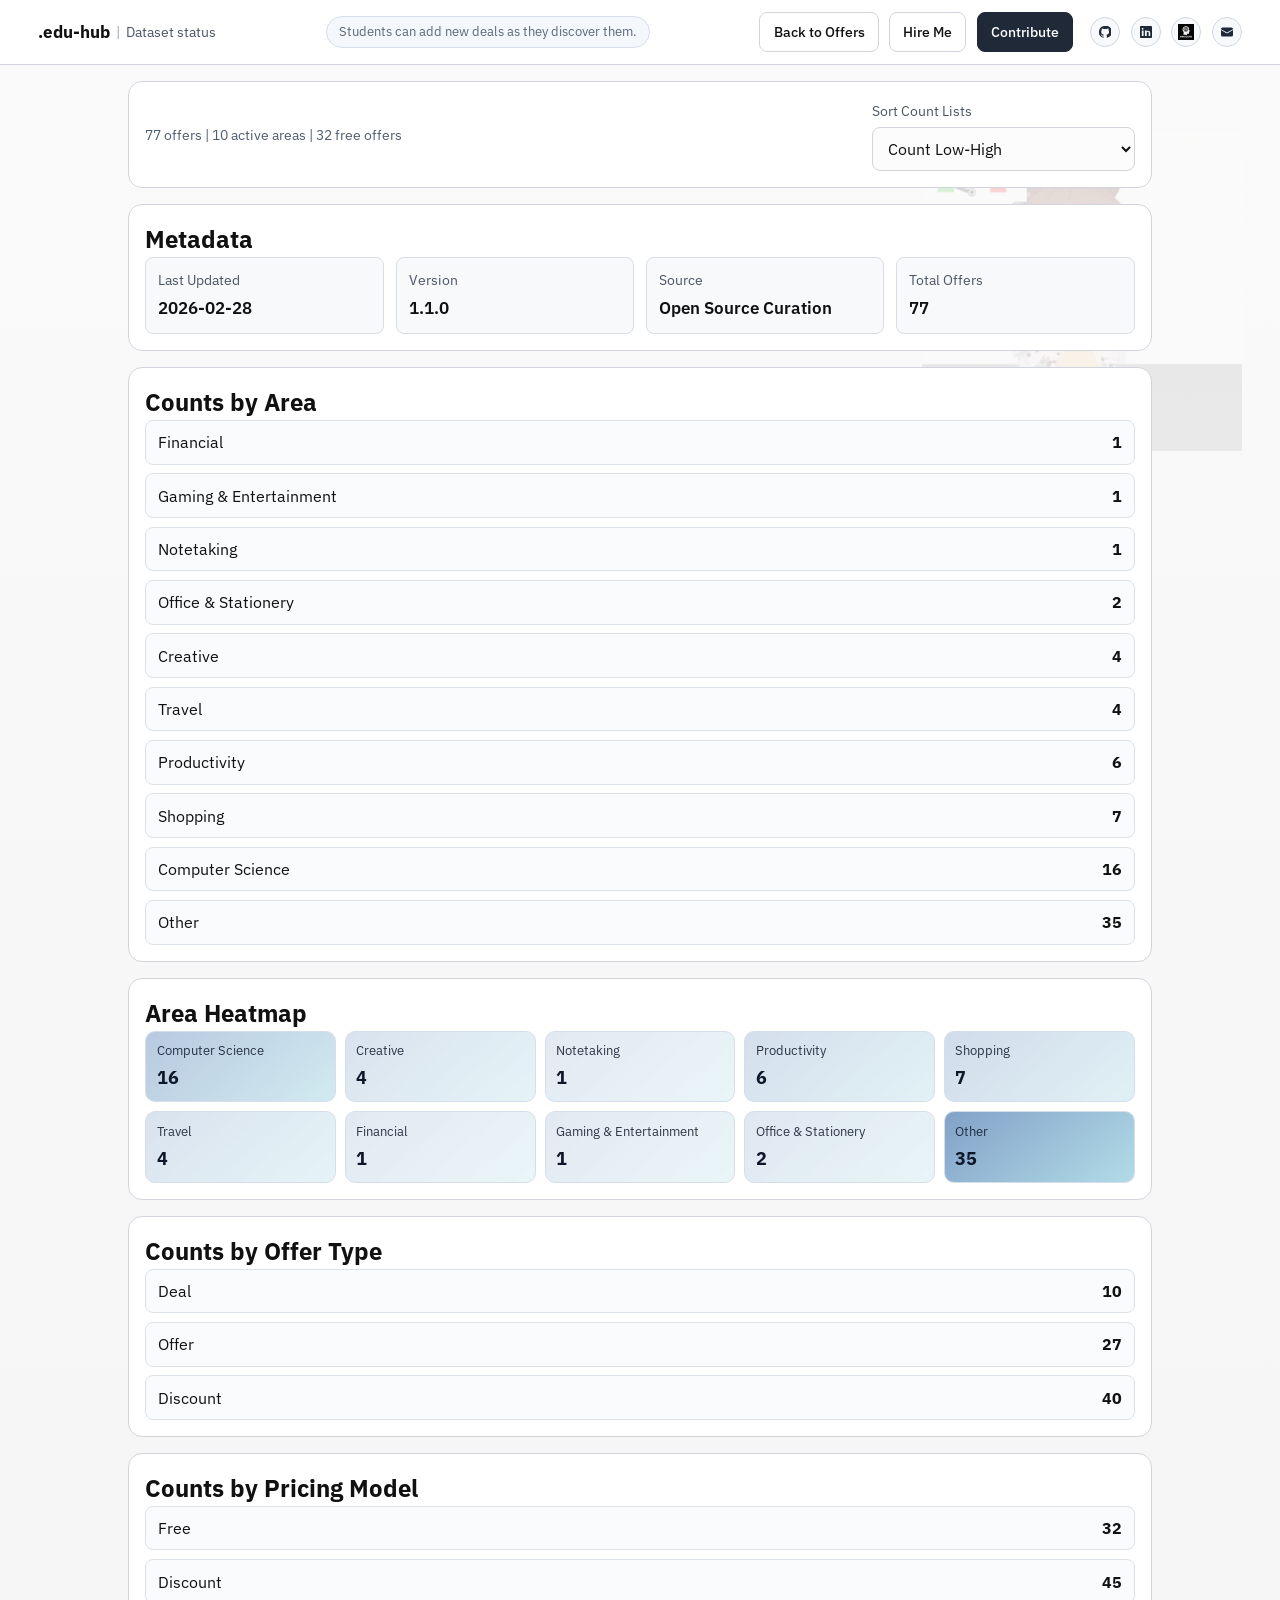
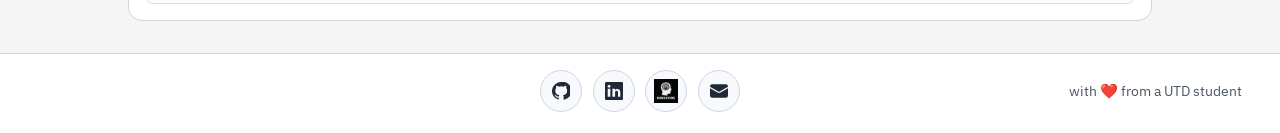
==== last-updated.html @ 845f9a4e "initial add" ====
<!doctype html>
<html lang="en">
<head>
  <meta charset="utf-8">
  <meta name="viewport" content="width=device-width, initial-scale=1">
  <title>edu hub</title>
  <meta name="description" content="Dataset freshness and aggregate stats for EDU Offer Hub.">
  <link rel="icon" type="image/png" href="public/mindcore.png">
  <link rel="stylesheet" href="styles/site.css">
</head>
<body class="status-page">
  <header class="site-header">
    <div>
      <p class="header-inline">
        <span class="brand-token">.edu-hub</span>
        <span class="header-separator">|</span>
        <span>Dataset status</span>
      </p>
    </div>
    <p class="header-center-note">Students can add new deals as they discover them.</p>
    <div class="header-actions">
      <a class="btn btn-secondary" href="index.html">Back to Offers</a>
      <a class="btn btn-secondary" href="#">Hire Me</a>
      <a id="contributeLinkStatus" class="btn btn-primary" href="#" target="_blank" rel="noopener noreferrer">Contribute</a>
      <nav class="footer-socials header-socials header-socials-right" aria-label="Header social links">
        <a
          class="social-link social-link-xs"
          href="https://github.com/ch1kim0n1"
          target="_blank"
          rel="noopener noreferrer"
          aria-label="GitHub profile"
          title="GitHub"
        >
          <svg viewBox="0 0 16 16" aria-hidden="true" focusable="false">
            <path d="M8 0a8 8 0 0 0-2.53 15.59c.4.07.55-.17.55-.38v-1.34c-2.23.48-2.7-.94-2.7-.94-.37-.94-.9-1.18-.9-1.18-.73-.5.06-.5.06-.5.81.06 1.24.84 1.24.84.72 1.23 1.9.87 2.36.67.07-.53.28-.87.5-1.07-1.78-.2-3.64-.9-3.64-4.05 0-.9.32-1.64.84-2.22-.08-.2-.37-1.02.08-2.13 0 0 .69-.22 2.27.84a7.86 7.86 0 0 1 4.14 0c1.58-1.06 2.27-.84 2.27-.84.45 1.11.16 1.93.08 2.13.52.58.84 1.32.84 2.22 0 3.16-1.86 3.84-3.65 4.04.29.25.54.74.54 1.49v2.2c0 .21.14.45.55.38A8 8 0 0 0 8 0Z"/>
          </svg>
        </a>
        <a
          class="social-link social-link-xs"
          href="https://www.linkedin.com/in/vladislav-kondratyev/"
          target="_blank"
          rel="noopener noreferrer"
          aria-label="LinkedIn profile"
          title="LinkedIn"
        >
          <svg viewBox="0 0 16 16" aria-hidden="true" focusable="false">
            <path d="M0 1.15C0 .52.53 0 1.18 0h13.64C15.47 0 16 .52 16 1.15v13.7c0 .63-.53 1.15-1.18 1.15H1.18C.53 16 0 15.48 0 14.85V1.15ZM4.75 13.2V6H2.4v7.2h2.35ZM3.58 5.02c.82 0 1.33-.54 1.33-1.22-.01-.7-.51-1.22-1.31-1.22-.8 0-1.33.52-1.33 1.22 0 .68.51 1.22 1.3 1.22h.01ZM13.6 13.2V9.3c0-2.09-1.11-3.06-2.6-3.06-1.2 0-1.73.66-2.03 1.12V6H6.62c.03.86 0 7.2 0 7.2h2.35V9.18c0-.22.01-.44.08-.6.18-.44.58-.9 1.26-.9.9 0 1.25.68 1.25 1.68v3.84h2.04Z"/>
          </svg>
        </a>
        <a
          class="social-link social-link-xs"
          href="https://www.linkedin.com/company/mindcore-llc/?viewAsMember=true"
          target="_blank"
          rel="noopener noreferrer"
          aria-label="Mindcore LLC LinkedIn"
          title="Mindcore LLC LinkedIn"
        >
          <img src="public/mindcore.png" alt="Mindcore logo">
        </a>
        <a
          class="social-link social-link-xs"
          href="mailto:vxk230059@utdallas.edu"
          aria-label="Email"
          title="Email"
        >
          <svg viewBox="0 0 16 16" aria-hidden="true" focusable="false">
            <path d="M0 4a2 2 0 0 1 2-2h12a2 2 0 0 1 2 2v.22L8.69 8.48a1.2 1.2 0 0 1-1.38 0L0 4.22V4Zm0 1.47v6.53a2 2 0 0 0 2 2h12a2 2 0 0 0 2-2V5.47L9.28 9.38a2.4 2.4 0 0 1-2.56 0L0 5.47Z"/>
          </svg>
        </a>
      </nav>
    </div>
  </header>

  <main class="status-layout">
    <section class="panel">
      <div class="status-toolbar">
        <p id="statusToolbarSummary" class="status-toolbar-summary">Loading dataset overview...</p>
        <div class="sort-wrap">
          <label for="statusSortSelect">Sort Count Lists</label>
          <select id="statusSortSelect" aria-label="Sort count lists">
            <option value="count_asc" selected>Count Low-High</option>
            <option value="count_desc">Count High-Low</option>
            <option value="label_asc">Label A-Z</option>
            <option value="label_desc">Label Z-A</option>
          </select>
        </div>
      </div>
    </section>

    <section class="panel">
      <h2>Metadata</h2>
      <div class="stats-grid">
        <article class="stat-card">
          <p class="stat-label">Last Updated</p>
          <p id="lastUpdatedDate" class="stat-value">Loading...</p>
        </article>
        <article class="stat-card">
          <p class="stat-label">Version</p>
          <p id="datasetVersion" class="stat-value">Loading...</p>
        </article>
        <article class="stat-card">
          <p class="stat-label">Source</p>
          <p id="datasetSource" class="stat-value">Loading...</p>
        </article>
        <article class="stat-card">
          <p class="stat-label">Total Offers</p>
          <p id="totalOffers" class="stat-value">Loading...</p>
        </article>
      </div>
    </section>

    <section class="panel">
      <h2>Counts by Area</h2>
      <ul id="areaCounts" class="count-list"></ul>
    </section>

    <section class="panel">
      <h2>Area Heatmap</h2>
      <div id="areaHeatmap" class="heatmap-grid" aria-label="Area heatmap"></div>
    </section>

    <section class="panel">
      <h2>Counts by Offer Type</h2>
      <ul id="offerTypeCounts" class="count-list"></ul>
    </section>

    <section class="panel">
      <h2>Counts by Pricing Model</h2>
      <ul id="pricingCounts" class="count-list"></ul>
    </section>
  </main>

  <footer class="site-footer">
    <span class="footer-spacer" aria-hidden="true"></span>
    <nav class="footer-socials" aria-label="Social links">
      <a
        class="social-link"
        href="https://github.com/ch1kim0n1"
        target="_blank"
        rel="noopener noreferrer"
        aria-label="GitHub profile"
        title="GitHub"
      >
        <svg viewBox="0 0 16 16" aria-hidden="true" focusable="false">
          <path d="M8 0a8 8 0 0 0-2.53 15.59c.4.07.55-.17.55-.38v-1.34c-2.23.48-2.7-.94-2.7-.94-.37-.94-.9-1.18-.9-1.18-.73-.5.06-.5.06-.5.81.06 1.24.84 1.24.84.72 1.23 1.9.87 2.36.67.07-.53.28-.87.5-1.07-1.78-.2-3.64-.9-3.64-4.05 0-.9.32-1.64.84-2.22-.08-.2-.37-1.02.08-2.13 0 0 .69-.22 2.27.84a7.86 7.86 0 0 1 4.14 0c1.58-1.06 2.27-.84 2.27-.84.45 1.11.16 1.93.08 2.13.52.58.84 1.32.84 2.22 0 3.16-1.86 3.84-3.65 4.04.29.25.54.74.54 1.49v2.2c0 .21.14.45.55.38A8 8 0 0 0 8 0Z"/>
        </svg>
      </a>
      <a
        class="social-link"
        href="https://www.linkedin.com/in/vladislav-kondratyev/"
        target="_blank"
        rel="noopener noreferrer"
        aria-label="LinkedIn profile"
        title="LinkedIn"
      >
        <svg viewBox="0 0 16 16" aria-hidden="true" focusable="false">
          <path d="M0 1.15C0 .52.53 0 1.18 0h13.64C15.47 0 16 .52 16 1.15v13.7c0 .63-.53 1.15-1.18 1.15H1.18C.53 16 0 15.48 0 14.85V1.15ZM4.75 13.2V6H2.4v7.2h2.35ZM3.58 5.02c.82 0 1.33-.54 1.33-1.22-.01-.7-.51-1.22-1.31-1.22-.8 0-1.33.52-1.33 1.22 0 .68.51 1.22 1.3 1.22h.01ZM13.6 13.2V9.3c0-2.09-1.11-3.06-2.6-3.06-1.2 0-1.73.66-2.03 1.12V6H6.62c.03.86 0 7.2 0 7.2h2.35V9.18c0-.22.01-.44.08-.6.18-.44.58-.9 1.26-.9.9 0 1.25.68 1.25 1.68v3.84h2.04Z"/>
        </svg>
      </a>
      <a
        class="social-link"
        href="https://www.linkedin.com/company/mindcore-llc/?viewAsMember=true"
        target="_blank"
        rel="noopener noreferrer"
        aria-label="Mindcore LLC LinkedIn"
        title="Mindcore LLC LinkedIn"
      >
        <img src="public/mindcore.png" alt="Mindcore logo">
      </a>
      <a
        class="social-link"
        href="mailto:vxk230059@utdallas.edu"
        aria-label="Email"
        title="Email"
      >
        <svg viewBox="0 0 16 16" aria-hidden="true" focusable="false">
          <path d="M0 4a2 2 0 0 1 2-2h12a2 2 0 0 1 2 2v.22L8.69 8.48a1.2 1.2 0 0 1-1.38 0L0 4.22V4Zm0 1.47v6.53a2 2 0 0 0 2 2h12a2 2 0 0 0 2-2V5.47L9.28 9.38a2.4 2.4 0 0 1-2.56 0L0 5.47Z"/>
        </svg>
      </a>
    </nav>
    <p class="footer-note">with &#10084;&#65039; from a UTD student</p>
  </footer>

  <script>
    (function () {
      if (window.location.protocol === "file:") {
        const warning = document.createElement("div");
        warning.className = "protocol-warning";
        warning.innerHTML =
          "<strong>Local server required.</strong> Open this page with http://localhost.<br>" +
          "From project root run: <code>python -m http.server 8080</code> and open <code>http://localhost:8080/last-updated.html</code>.";
        document.body.prepend(warning);
        return;
      }

      const moduleScript = document.createElement("script");
      moduleScript.type = "module";
      moduleScript.src = "scripts/last-updated.js";
      document.body.appendChild(moduleScript);
    })();
  </script>
</body>
</html>
---- styles/site.css ----
@import url("https://fonts.googleapis.com/css2?family=IBM+Plex+Sans:wght@400;500;600;700&display=swap");

:root {
  --bg: #f5f5f5;
  --surface: #ffffff;
  --border: #d1d5db;
  --text-primary: #111111;
  --text-secondary: #4b5563;
  --accent: #1f2937;
  --accent-soft: #e5e7eb;
  --focus: #111111;
  --shadow-soft: 0 4px 16px rgba(17, 17, 17, 0.07);
  --radius-lg: 14px;
  --radius-md: 10px;
  --radius-sm: 8px;
}

*,
*::before,
*::after {
  box-sizing: border-box;
}

html,
body {
  margin: 0;
  padding: 0;
}

body {
  font-family: "IBM Plex Sans", "Segoe UI", Tahoma, sans-serif;
  background: linear-gradient(180deg, #fafafa 0%, var(--bg) 100%);
  color: var(--text-primary);
  line-height: 1.5;
}

body.status-page {
  background:
    linear-gradient(180deg, rgba(250, 250, 250, 0.84) 0%, rgba(245, 245, 245, 0.86) 100%),
    url("../public/uma-musume-meep.gif") right 2.4rem top 8.2rem / clamp(250px, 25vw, 420px) auto no-repeat,
    linear-gradient(180deg, #fafafa 0%, var(--bg) 100%);
}

h1,
h2,
h3,
p {
  margin: 0;
}

a {
  color: inherit;
}

code {
  font-family: "IBM Plex Sans", "Consolas", monospace;
  background: #eceff1;
  border: 1px solid #d6dbe0;
  border-radius: 4px;
  padding: 0.1rem 0.35rem;
}

.site-header {
  display: grid;
  grid-template-columns: auto 1fr auto;
  align-items: center;
  gap: 1rem;
  padding: 0.75rem clamp(1rem, 3vw, 2.5rem);
  border-bottom: 1px solid var(--border);
  background: var(--surface);
}

.protocol-warning {
  margin: 0.9rem auto 0;
  max-width: 1100px;
  padding: 0.72rem 0.85rem;
  border: 1px solid #c9b8b8;
  border-radius: var(--radius-sm);
  background: #f7f1f1;
  color: #4a2323;
  font-size: 0.9rem;
}

.site-header h1 {
  font-size: clamp(1.6rem, 2.2vw, 2rem);
  letter-spacing: -0.01em;
}

.header-inline {
  display: flex;
  align-items: center;
  flex-wrap: wrap;
  gap: 0.35rem;
  font-size: 0.9rem;
  color: var(--text-secondary);
}

.header-socials {
  margin-bottom: 0;
}

.header-socials-right {
  margin-left: 0.45rem;
  justify-self: end;
}

.brand-token {
  font-weight: 700;
  font-size: 1.05rem;
  color: var(--text-primary);
}

.header-separator {
  color: #9ca3af;
}

.subtitle {
  margin-top: 0.35rem;
  color: var(--text-secondary);
  max-width: 56ch;
}

.header-meta {
  margin-top: 0.4rem;
  color: var(--text-secondary);
  font-size: 0.94rem;
}

.header-actions {
  display: flex;
  align-items: center;
  gap: 0.65rem;
  flex-wrap: wrap;
  justify-self: end;
}

.header-center-note {
  justify-self: center;
  font-size: 0.82rem;
  color: #5b6779;
  background: #f4f7fb;
  border: 1px solid #d6deea;
  border-radius: 999px;
  padding: 0.34rem 0.75rem;
  white-space: nowrap;
}

.layout {
  display: grid;
  grid-template-columns: 280px 1fr;
  gap: 1rem;
  max-width: 1400px;
  margin: 0 auto;
  padding: 1rem clamp(1rem, 3vw, 2.5rem) 2rem;
}

.filters-panel,
.content-panel,
.panel {
  background: var(--surface);
  border: 1px solid var(--border);
  border-radius: var(--radius-lg);
}

.filters-panel {
  padding: 1rem;
  align-self: start;
  position: sticky;
  top: 1rem;
  overflow: hidden;
}

.filters-panel::before {
  content: "";
  position: absolute;
  inset: 0;
  background: url("../public/uma-musume-meep.gif") center / cover no-repeat;
  opacity: 0.32;
  pointer-events: none;
  z-index: 0;
}

.filters-panel > * {
  position: relative;
  z-index: 1;
}

.filters-panel h2 {
  font-size: 1.05rem;
  margin-bottom: 0.9rem;
}

.filter-groups {
  display: grid;
  gap: 1rem;
  margin-bottom: 0.9rem;
}

.filters-header {
  display: flex;
  justify-content: space-between;
  align-items: center;
  gap: 0.7rem;
}

.drawer-close-btn {
  display: none;
  border: 1px solid var(--border);
  background: #ffffff;
  color: var(--text-primary);
  border-radius: 8px;
  padding: 0.35rem 0.55rem;
  cursor: pointer;
}

.filter-group {
  border-top: 1px solid #eceff3;
  padding-top: 0.9rem;
}

.filter-group:first-child {
  border-top: none;
  padding-top: 0;
}

.filter-group h3 {
  font-size: 0.95rem;
  margin-bottom: 0.55rem;
  color: var(--text-secondary);
}

.chip-row {
  display: flex;
  flex-wrap: wrap;
  gap: 0.45rem;
}

.filter-chip {
  border: 1px solid var(--border);
  background: var(--surface);
  color: var(--text-primary);
  border-radius: 999px;
  padding: 0.35rem 0.7rem;
  cursor: pointer;
  font-size: 0.86rem;
  transition: background-color 120ms ease, color 120ms ease, transform 120ms ease, border-color 120ms ease;
}

.filter-chip:hover {
  transform: translateY(-1px);
  border-color: #9ca3af;
}

.filter-chip.active {
  background: var(--accent);
  color: #ffffff;
  border-color: var(--accent);
}

.content-panel {
  position: relative;
  padding: 1rem;
}

.toolbar {
  display: flex;
  align-items: flex-end;
  gap: 0.85rem;
  flex-wrap: wrap;
}

.search-wrap {
  flex: 1 1 300px;
}

.sort-wrap {
  flex: 0 0 220px;
}

.shortlist-toggle {
  width: 100%;
  justify-content: center;
}

.shortlist-toggle.active {
  background: #1f2937;
  border-color: #1f2937;
  color: #ffffff;
}

.shady-easter-toggle {
  position: absolute;
  top: 0.58rem;
  right: 0.58rem;
  width: 22px;
  height: 22px;
  border-radius: 999px;
  border: 1px dashed #b8bec8;
  background: #fafbfd;
  color: #a1a9b5;
  font-size: 0.72rem;
  line-height: 1;
  padding: 0;
  cursor: pointer;
  transition: color 120ms ease, border-color 120ms ease, background-color 120ms ease;
}

.shady-easter-toggle:hover {
  color: #6b7280;
  border-color: #8f99a8;
}

.shady-easter-toggle.active {
  color: #ffffff;
  border-style: solid;
  border-color: #7f1d1d;
  background: #7f1d1d;
}

.shady-notice {
  position: fixed;
  right: max(1rem, calc((100vw - 1400px) / 4));
  top: 50%;
  transform: translateY(-50%);
  width: min(260px, 26vw);
  border: 1px solid #d8a79c;
  border-radius: 12px;
  background: linear-gradient(180deg, #fff9f7 0%, #fff0eb 100%);
  box-shadow: 0 10px 26px rgba(17, 17, 17, 0.12);
  padding: 0.85rem;
  z-index: 30;
}

.shady-notice h3 {
  font-size: 0.92rem;
}

.shady-notice p {
  margin-top: 0.32rem;
  margin-bottom: 0.6rem;
  font-size: 0.82rem;
  color: #7f1d1d;
}

.search-wrap label,
.sort-wrap label {
  display: inline-block;
  font-size: 0.9rem;
  color: var(--text-secondary);
  margin-bottom: 0.35rem;
}

input[type="search"],
select {
  width: 100%;
  padding: 0.62rem 0.7rem;
  border: 1px solid var(--border);
  border-radius: var(--radius-sm);
  font: inherit;
  color: var(--text-primary);
  background: #fcfcfc;
}

.results-summary {
  margin-top: 0.8rem;
  margin-bottom: 0.95rem;
  color: var(--text-secondary);
  font-size: 0.92rem;
}

.stats-strip {
  display: grid;
  gap: 0.6rem;
  grid-template-columns: repeat(auto-fit, minmax(130px, 1fr));
  margin-top: 0.85rem;
  margin-bottom: 0.65rem;
}

.radar-panel {
  margin-top: 0.55rem;
  margin-bottom: 0.55rem;
  border: 1px solid #d7dee8;
  border-radius: var(--radius-md);
  background: linear-gradient(180deg, #fbfcff 0%, #f3f6fa 100%);
  padding: 0.58rem 0.62rem;
}

.radar-heading {
  font-size: 0.92rem;
}

.radar-grid {
  margin-top: 0.42rem;
  display: grid;
  gap: 0.45rem;
  grid-template-columns: repeat(auto-fit, minmax(220px, 1fr));
}

.radar-card {
  border: 1px solid #d6dde8;
  border-radius: 10px;
  background: #ffffff;
  padding: 0.45rem 0.52rem;
}

.radar-title {
  font-size: 0.8rem;
  color: #334155;
}

.radar-list {
  margin-top: 0.32rem;
  display: grid;
  gap: 0.3rem;
}

.radar-item {
  border: 1px solid #e0e6ef;
  border-radius: 8px;
  background: #f8fafd;
  padding: 0.32rem 0.42rem;
  text-decoration: none;
  display: grid;
  gap: 0.1rem;
}

.radar-item:hover {
  border-color: #bcc9da;
}

.radar-item-company {
  font-size: 0.78rem;
  font-weight: 600;
}

.radar-item-meta {
  font-size: 0.7rem;
  color: #5b6779;
  line-height: 1.35;
}

.radar-empty {
  font-size: 0.82rem;
  color: #64748b;
}

.stat-mini {
  border: 1px solid #cdd4de;
  border-radius: var(--radius-sm);
  padding: 0.5rem 0.62rem;
  background: #fbfcfd;
}

.stat-mini-label {
  font-size: 0.77rem;
  color: var(--text-secondary);
}

.stat-mini-value {
  font-size: 1.02rem;
  font-weight: 700;
  margin-top: 0.12rem;
}

.active-filters {
  display: flex;
  flex-wrap: wrap;
  align-items: center;
  gap: 0.42rem;
  margin-bottom: 0.9rem;
}

.active-title {
  font-size: 0.85rem;
  color: var(--text-secondary);
  margin-right: 0.1rem;
}

.active-chip,
.active-clear {
  border: 1px solid #c5ccd7;
  border-radius: 999px;
  padding: 0.25rem 0.55rem;
  background: #f8fafc;
  color: #25303d;
  font-size: 0.8rem;
  cursor: pointer;
}

.active-clear {
  background: #ffffff;
  border-style: dashed;
}

.cards-grid {
  display: grid;
  gap: 0.95rem;
  grid-template-columns: repeat(auto-fill, minmax(255px, 1fr));
}

.offer-card {
  border: none;
  background: transparent;
  padding: 0;
  perspective: 1200px;
  min-height: 330px;
  transition: transform 150ms ease;
  animation: card-enter 140ms ease both;
  cursor: pointer;
}

.offer-card:hover {
  transform: translateY(-2px);
}

.offer-card-inner {
  display: grid;
  min-height: 100%;
  transform-style: preserve-3d;
  transition: transform 620ms cubic-bezier(0.22, 1, 0.36, 1);
}

.offer-card.is-flipped .offer-card-inner {
  transform: rotateY(180deg);
}

.offer-card-face {
  grid-area: 1 / 1;
  border: 1px solid #c3ccd7;
  border-radius: var(--radius-md);
  background: #fefefe;
  padding: 0.85rem;
  display: flex;
  flex-direction: column;
  gap: 0.7rem;
  box-shadow: 0 1px 0 rgba(17, 17, 17, 0.03);
  backface-visibility: hidden;
}

.offer-card-front {
  position: relative;
}

.card-top-badges {
  position: absolute;
  top: 0.52rem;
  right: 0.52rem;
  display: inline-flex;
  align-items: center;
  gap: 0.42rem;
  z-index: 3;
  pointer-events: none;
}

.card-corner-label {
  position: static;
  border-radius: 999px;
  border: 1px solid #63b67d;
  background: #e4f7eb;
  color: #14532d;
  font-size: 0.72rem;
  font-weight: 700;
  letter-spacing: 0.03em;
  padding: 0.18rem 0.5rem;
  box-shadow: 0 1px 0 rgba(18, 88, 47, 0.14);
  pointer-events: none;
}

.card-corner-label-newly-added {
  border-color: #3f9f61;
  background: #d8f3e3;
  color: #0f5132;
}

.offer-card-back {
  position: relative;
  transform: rotateY(180deg);
  overflow: hidden;
  justify-content: center;
  align-items: center;
  text-align: center;
  color: #e5edf8;
  border-color: #233145;
  background:
    radial-gradient(circle at 20% 25%, rgba(111, 156, 255, 0.55), transparent 42%),
    radial-gradient(circle at 85% 82%, rgba(76, 196, 255, 0.45), transparent 40%),
    linear-gradient(140deg, #1a2433 0%, #101826 65%, #0a1019 100%);
}

@keyframes card-enter {
  from {
    opacity: 0;
    transform: translateY(4px);
  }
  to {
    opacity: 1;
    transform: translateY(0);
  }
}

.offer-card-header {
  display: flex;
  align-items: center;
  gap: 0.7rem;
  padding-right: 2.2rem;
}

.offer-card-front.has-card-label .offer-card-header {
  padding-right: 8.6rem;
}

.logo-badge {
  width: 44px;
  height: 44px;
  border-radius: var(--radius-sm);
  border: 1px solid #cbd3dd;
  background: linear-gradient(180deg, #f7f8f9 0%, #eef2f5 100%);
  display: inline-flex;
  align-items: center;
  justify-content: center;
  flex: 0 0 auto;
}

.company-icon {
  font-size: 24px;
  color: #1c1f23;
}

.company-initials {
  font-size: 0.75rem;
  font-weight: 700;
  letter-spacing: 0.06em;
  color: #374151;
}

.logo-fallback-glyph {
  width: 18px;
  height: 18px;
  border-radius: 4px;
  border: 2px solid #556170;
  position: relative;
}

.logo-fallback-glyph::before {
  content: "";
  position: absolute;
  width: 6px;
  height: 6px;
  border-radius: 2px;
  background: #556170;
  top: 4px;
  left: 4px;
}

.fallback-hidden {
  display: none;
}

.fallback-hidden {
  display: none;
}

.company-name {
  font-size: 1rem;
  line-height: 1.25;
}

.card-value {
  margin-top: 0.16rem;
  font-size: 0.84rem;
  color: var(--text-secondary);
  font-weight: 500;
}

.value-row {
  margin-top: 0.2rem;
  display: flex;
  align-items: center;
  gap: 0.45rem;
  flex-wrap: wrap;
}

.pricing-badge {
  border: 1px solid #cfd7e3;
  border-radius: 999px;
  font-size: 0.72rem;
  padding: 0.15rem 0.45rem;
  color: #2e3744;
  background: #f3f5f8;
}

.tag-row {
  display: flex;
  flex-wrap: wrap;
  gap: 0.45rem;
}

.tag {
  font-size: 0.74rem;
  border: 1px solid #d6dce3;
  border-radius: 999px;
  padding: 0.2rem 0.5rem;
  color: #2b3440;
  background: #f8fafb;
}

.tag-pricing {
  background: #eef2f7;
  border-color: #c8d1dd;
}

.tag-alt {
  background: #f0f3f6;
}

.card-description {
  font-size: 0.9rem;
  max-width: 44ch;
}

.card-shady-note {
  color: #7f1d1d;
  font-weight: 600;
}

.card-eligibility {
  font-size: 0.86rem;
  color: var(--text-secondary);
  max-width: 44ch;
}

.inline-label {
  font-weight: 600;
  color: #323b46;
}

.trust-row {
  display: flex;
  align-items: center;
  justify-content: flex-start;
  gap: 0.45rem;
  flex-wrap: wrap;
}

.trust-meta {
  font-size: 0.78rem;
  color: #5a6473;
}

.btn {
  display: inline-flex;
  align-items: center;
  justify-content: center;
  gap: 0.35rem;
  border-radius: var(--radius-sm);
  padding: 0.52rem 0.82rem;
  border: 1px solid transparent;
  font-size: 0.9rem;
  font-weight: 500;
  text-decoration: none;
  cursor: pointer;
  transition: background-color 120ms ease, color 120ms ease, border-color 120ms ease, transform 120ms ease;
}

.btn:hover {
  transform: translateY(-1px);
}

.btn-primary {
  background: var(--accent);
  color: #ffffff;
  border-color: var(--accent);
}

.btn-primary:hover {
  background: #111827;
  border-color: #111827;
}

.btn-secondary {
  background: #ffffff;
  color: var(--text-primary);
  border-color: var(--border);
}

.btn-secondary:hover {
  border-color: #9ca3af;
}

.btn-ghost {
  width: 100%;
  background: #f7f8f9;
  color: #1f2937;
  border: 1px dashed #c8d0da;
}

.btn-small {
  align-self: center;
  margin-top: 0;
  font-size: 0.84rem;
}

.favorite-btn {
  position: static;
  width: 1.85rem;
  height: 1.85rem;
  border: 1px solid #c8d2df;
  border-radius: 999px;
  background: #f7f9fc;
  color: #334155;
  font-size: 1rem;
  line-height: 1;
  cursor: pointer;
  pointer-events: auto;
}

.favorite-btn:hover {
  border-color: #9fb0c8;
  background: #edf2f8;
}

.favorite-btn.active {
  background: #fff5cf;
  border-color: #e5c561;
  color: #9a6b00;
}

.card-actions {
  margin-top: auto;
  display: flex;
  align-items: center;
  justify-content: center;
  gap: 0.55rem;
  flex-wrap: wrap;
}

.offer-card.shady-card .offer-card-front {
  border-color: #d2a99e;
  background: linear-gradient(180deg, #fffdfd 0%, #fff7f3 100%);
}

.offer-card.shady-card .offer-card-back {
  border-color: #4a2828;
  background:
    radial-gradient(circle at 15% 20%, rgba(255, 152, 122, 0.35), transparent 42%),
    radial-gradient(circle at 86% 84%, rgba(206, 98, 78, 0.3), transparent 42%),
    linear-gradient(140deg, #331f1f 0%, #261819 65%, #1b1111 100%);
}

.tag-shady {
  border-color: #d6a198;
  background: #ffe4dc;
  color: #772c1f;
}

.back-visual {
  width: min(82%, 190px);
  aspect-ratio: 1 / 1;
  border: 1px solid rgba(183, 207, 255, 0.4);
  border-radius: 50%;
  background:
    radial-gradient(circle at center, rgba(143, 192, 255, 0.25) 0%, rgba(143, 192, 255, 0) 60%),
    repeating-radial-gradient(circle at center, rgba(156, 188, 255, 0.28), rgba(156, 188, 255, 0.28) 1px, transparent 1px, transparent 20px);
  position: relative;
}

.back-visual::before {
  content: "";
  position: absolute;
  inset: 14%;
  border: 1px dashed rgba(190, 214, 255, 0.45);
  border-radius: 50%;
}

.back-node {
  position: absolute;
  top: 50%;
  left: 50%;
  width: 11px;
  height: 11px;
  border-radius: 50%;
  background: #c4ddff;
  box-shadow: 0 0 18px rgba(157, 206, 255, 0.65);
  animation: node-pulse 2.2s ease-in-out infinite;
  animation-delay: calc(var(--node-index) * 160ms);
}

.back-node:nth-child(1) {
  transform: translate(-50%, -50%) translate(-66px, -30px);
}

.back-node:nth-child(2) {
  transform: translate(-50%, -50%) translate(-24px, -74px);
}

.back-node:nth-child(3) {
  transform: translate(-50%, -50%) translate(56px, -44px);
}

.back-node:nth-child(4) {
  transform: translate(-50%, -50%) translate(62px, 24px);
}

.back-node:nth-child(5) {
  transform: translate(-50%, -50%) translate(0px, 70px);
}

.back-node:nth-child(6) {
  transform: translate(-50%, -50%) translate(-70px, 34px);
}

.back-title {
  margin-top: 0.45rem;
  font-size: 1.02rem;
  font-weight: 700;
}

.area-glyph {
  margin-top: 0;
  width: 58px;
  height: 58px;
  border-radius: 16px;
  border: 1px solid rgba(187, 205, 255, 0.5);
  background: linear-gradient(145deg, rgba(79, 117, 191, 0.22), rgba(73, 164, 231, 0.16));
  display: inline-flex;
  align-items: center;
  justify-content: center;
  position: relative;
}

.area-glyph-icon {
  font-size: 24px;
  color: #d8e7ff;
  position: relative;
  z-index: 2;
}

.area-glyph-halo {
  position: absolute;
  inset: 7px;
  border-radius: 12px;
  border: 1px dashed rgba(208, 225, 255, 0.55);
}

.area-glyph-spark {
  position: absolute;
  width: 8px;
  height: 8px;
  border-radius: 50%;
  top: 8px;
  right: 8px;
  background: #9bc4ff;
  box-shadow: 0 0 10px rgba(155, 196, 255, 0.9);
}

.area-glyph-back {
  width: 124px;
  height: 124px;
  border-radius: 30px;
  border-width: 1px;
  background: linear-gradient(145deg, rgba(123, 165, 246, 0.32), rgba(57, 153, 230, 0.24));
  box-shadow: 0 0 28px rgba(151, 190, 255, 0.28);
}

.area-glyph-back .area-glyph-icon {
  font-size: 56px;
}

.area-glyph-back .area-glyph-halo {
  inset: 13px;
  border-radius: 20px;
}

.area-glyph-back .area-glyph-spark {
  width: 10px;
  height: 10px;
  top: 10px;
  right: 10px;
}

.area-creative {
  background: linear-gradient(145deg, rgba(190, 79, 191, 0.23), rgba(96, 143, 231, 0.18));
}

.area-financial {
  background: linear-gradient(145deg, rgba(74, 156, 95, 0.28), rgba(55, 111, 172, 0.18));
}

.area-travel {
  background: linear-gradient(145deg, rgba(57, 132, 205, 0.26), rgba(45, 186, 179, 0.2));
}

.area-gaming {
  background: linear-gradient(145deg, rgba(145, 91, 222, 0.3), rgba(45, 145, 196, 0.18));
}

.area-shopping {
  background: linear-gradient(145deg, rgba(211, 128, 76, 0.28), rgba(126, 157, 225, 0.18));
}

.back-meta {
  margin-top: 0.05rem;
  margin-bottom: 0.2rem;
  font-size: 0.8rem;
  color: #b4c7e6;
}

@keyframes node-pulse {
  0%,
  100% {
    opacity: 0.45;
    box-shadow: 0 0 10px rgba(157, 206, 255, 0.5);
  }
  50% {
    opacity: 1;
    box-shadow: 0 0 20px rgba(157, 206, 255, 0.85);
  }
}

.text-link {
  text-decoration: underline;
  color: #1f2937;
}

.empty-state {
  margin-top: 1rem;
  border: 1px dashed #c9d1db;
  border-radius: var(--radius-md);
  padding: 1.1rem;
  text-align: center;
  color: var(--text-secondary);
  background: #fbfcfd;
}

.empty-actions {
  margin-top: 0.85rem;
  display: flex;
  gap: 0.55rem;
  justify-content: center;
  flex-wrap: wrap;
}

.pagination {
  display: flex;
  align-items: center;
  gap: 0.45rem;
  flex-wrap: wrap;
  margin-top: 1rem;
  justify-content: center;
}

.page-btn {
  border: 1px solid var(--border);
  background: #ffffff;
  color: #1f2937;
  border-radius: 8px;
  min-width: 2.2rem;
  height: 2.2rem;
  padding: 0 0.6rem;
  cursor: pointer;
  transition: background-color 120ms ease, border-color 120ms ease;
}

.page-btn:hover:enabled {
  border-color: #9ca3af;
}

.page-btn.current {
  background: var(--accent);
  border-color: var(--accent);
  color: #ffffff;
}

.page-btn:disabled {
  opacity: 0.55;
  cursor: not-allowed;
}

.page-ellipsis {
  color: #64748b;
  padding: 0 0.2rem;
}

.status-layout {
  max-width: 1100px;
  margin: 0 auto;
  padding: 1rem clamp(1rem, 3vw, 2.5rem) 2rem;
  display: grid;
  gap: 1rem;
}

.panel {
  padding: 1rem;
}

.status-toolbar {
  display: grid;
  grid-template-columns: 1fr auto;
  align-items: center;
  gap: 0.85rem;
}

.status-toolbar-summary {
  font-size: 0.9rem;
  color: #4f5d72;
}

.status-toolbar .sort-wrap {
  width: min(320px, 100%);
}

.stats-grid {
  display: grid;
  gap: 0.75rem;
  grid-template-columns: repeat(auto-fit, minmax(170px, 1fr));
}

.stat-card {
  border: 1px solid #d9dde3;
  border-radius: var(--radius-sm);
  background: #f8f9fb;
  padding: 0.75rem;
}

.stat-label {
  color: var(--text-secondary);
  font-size: 0.86rem;
}

.stat-value {
  margin-top: 0.3rem;
  font-size: 1.06rem;
  font-weight: 600;
}

.count-list {
  list-style: none;
  margin: 0;
  padding: 0;
  display: grid;
  gap: 0.55rem;
}

.count-row {
  display: flex;
  justify-content: space-between;
  align-items: center;
  gap: 1rem;
  border: 1px solid #dce1e8;
  border-radius: var(--radius-sm);
  padding: 0.58rem 0.74rem;
  background: #fafbfc;
}

.heatmap-grid {
  display: grid;
  gap: 0.55rem;
  grid-template-columns: repeat(auto-fit, minmax(170px, 1fr));
}

.heatmap-cell {
  border: 1px solid #d5deea;
  border-radius: 10px;
  padding: 0.6rem 0.65rem;
  background:
    linear-gradient(140deg,
      rgba(36, 90, 158, calc(0.12 + (var(--intensity, 0) * 0.45))),
      rgba(62, 167, 194, calc(0.1 + (var(--intensity, 0) * 0.3))));
  color: #0f172a;
  animation: heatmap-fade 320ms ease both;
}

.heatmap-label {
  font-size: 0.82rem;
  color: #0f172a;
  opacity: 0.85;
}

.heatmap-value {
  margin-top: 0.2rem;
  font-size: 1.15rem;
  font-weight: 700;
}

@keyframes heatmap-fade {
  from {
    opacity: 0;
    transform: translateY(4px);
  }
  to {
    opacity: 1;
    transform: translateY(0);
  }
}

.error-box {
  border: 1px solid #d5c3c3;
  background: #f8f4f4;
  color: #4a2323;
  border-radius: var(--radius-md);
  padding: 0.95rem;
}

.site-footer {
  border-top: 1px solid var(--border);
  background: var(--surface);
  padding: 1rem clamp(1rem, 3vw, 2.5rem) 1.3rem;
  display: grid;
  grid-template-columns: 1fr auto 1fr;
  align-items: center;
  gap: 1rem;
  color: var(--text-secondary);
}

.footer-socials {
  display: flex;
  align-items: center;
  justify-content: center;
  flex-wrap: wrap;
  gap: 0.65rem;
  justify-self: center;
}

.footer-spacer {
  justify-self: start;
}

.footer-note {
  justify-self: end;
  font-size: 0.9rem;
  color: #4b5563;
  white-space: nowrap;
}

.social-link {
  width: 42px;
  height: 42px;
  border: 1px solid #cfd7e3;
  border-radius: 999px;
  background: #f7f9fc;
  display: inline-flex;
  align-items: center;
  justify-content: center;
  color: #1f2937;
  transition: transform 120ms ease, border-color 120ms ease, background-color 120ms ease, color 120ms ease;
}

.social-link svg {
  width: 18px;
  height: 18px;
  fill: currentcolor;
}

.social-link img {
  width: 24px;
  height: 24px;
  object-fit: contain;
}

.social-link:hover {
  transform: translateY(-1px);
  border-color: #94a3b8;
  background: #eef2f7;
}

.social-link-sm {
  width: 34px;
  height: 34px;
}

.social-link-sm svg {
  width: 14px;
  height: 14px;
}

.social-link-sm img {
  width: 18px;
  height: 18px;
}

.social-link-xs {
  width: 30px;
  height: 30px;
}

.social-link-xs svg {
  width: 12px;
  height: 12px;
}

.social-link-xs img {
  width: 16px;
  height: 16px;
}

.offer-card:focus-visible {
  outline: 2px solid var(--focus);
  outline-offset: 3px;
}

.mobile-overlay {
  position: fixed;
  inset: 0;
  background: rgba(17, 17, 17, 0.35);
  z-index: 40;
}

.mobile-action-bar {
  display: none;
}

.mobile-action-btn {
  border: 1px solid var(--border);
  border-radius: 10px;
  background: #ffffff;
  color: #1f2937;
  padding: 0.58rem 1rem;
  font: inherit;
  cursor: pointer;
}

mark {
  background: #e7eef8;
  color: inherit;
  border-radius: 3px;
  padding: 0 0.1em;
}

a:focus-visible,
button:focus-visible,
input:focus-visible,
select:focus-visible {
  outline: 2px solid var(--focus);
  outline-offset: 2px;
}

.visually-hidden {
  position: absolute;
  width: 1px;
  height: 1px;
  padding: 0;
  margin: -1px;
  overflow: hidden;
  clip: rect(0, 0, 0, 0);
  border: 0;
}

@media (max-width: 1023px) {
  .layout {
    grid-template-columns: 1fr;
  }

  .filters-panel {
    position: static;
  }

  .cards-grid {
    grid-template-columns: repeat(2, minmax(0, 1fr));
  }
}

@media (max-width: 640px) {
  body.status-page {
    background:
      linear-gradient(180deg, rgba(250, 250, 250, 0.86) 0%, rgba(245, 245, 245, 0.88) 100%),
      url("../public/uma-musume-meep.gif") right 0.8rem top 6.6rem / 210px auto no-repeat,
      linear-gradient(180deg, #fafafa 0%, var(--bg) 100%);
  }

  .site-header {
    grid-template-columns: 1fr;
    padding: 1.25rem 1rem;
    justify-items: center;
  }

  .header-socials {
    justify-self: center;
    margin-bottom: 0;
  }

  .header-actions {
    width: 100%;
    justify-self: stretch;
    justify-content: center;
  }

  .header-actions .btn {
    flex: 0 1 auto;
  }

  .header-socials-right {
    width: 100%;
    justify-content: center;
    margin-left: 0;
  }

  .header-center-note {
    white-space: normal;
    text-align: center;
  }

  .status-toolbar {
    grid-template-columns: 1fr;
  }

  .layout,
  .status-layout {
    padding: 0.9rem 0.9rem 1.35rem;
  }

  .toolbar {
    flex-direction: column;
    align-items: stretch;
  }

  .sort-wrap {
    flex: 1 1 auto;
  }

  .cards-grid {
    grid-template-columns: 1fr;
  }

  .pagination {
    justify-content: center;
  }

  .drawer-close-btn {
    display: inline-flex;
  }

  .filters-panel {
    position: fixed;
    left: 0;
    top: 0;
    bottom: 0;
    width: min(85vw, 340px);
    z-index: 50;
    border-radius: 0;
    border-left: none;
    transform: translateX(-100%);
    transition: transform 180ms ease;
    overflow-y: auto;
  }

  body.mobile-drawer-open .filters-panel {
    transform: translateX(0);
  }

  body.mobile-drawer-open {
    overflow: hidden;
  }

  .mobile-action-bar {
    position: fixed;
    left: 0;
    right: 0;
    bottom: 0;
    z-index: 45;
    display: flex;
    gap: 0.7rem;
    background: #ffffff;
    border-top: 1px solid var(--border);
    padding: 0.65rem 0.9rem calc(0.65rem + env(safe-area-inset-bottom));
  }

  .mobile-action-btn {
    flex: 1 1 0;
  }

  .site-footer {
    grid-template-columns: 1fr;
    justify-items: center;
    padding-bottom: 4.9rem;
  }

  .shady-notice {
    display: none;
  }

  .footer-spacer {
    display: none;
  }

  .footer-note {
    justify-self: center;
  }
}

@media (prefers-reduced-motion: reduce) {
  body.status-page {
    background: linear-gradient(180deg, #fafafa 0%, var(--bg) 100%);
  }

  .filters-panel::before {
    content: none;
  }

  *,
  *::before,
  *::after {
    animation-duration: 0.01ms !important;
    animation-iteration-count: 1 !important;
    transition-duration: 0.01ms !important;
    scroll-behavior: auto !important;
  }
}
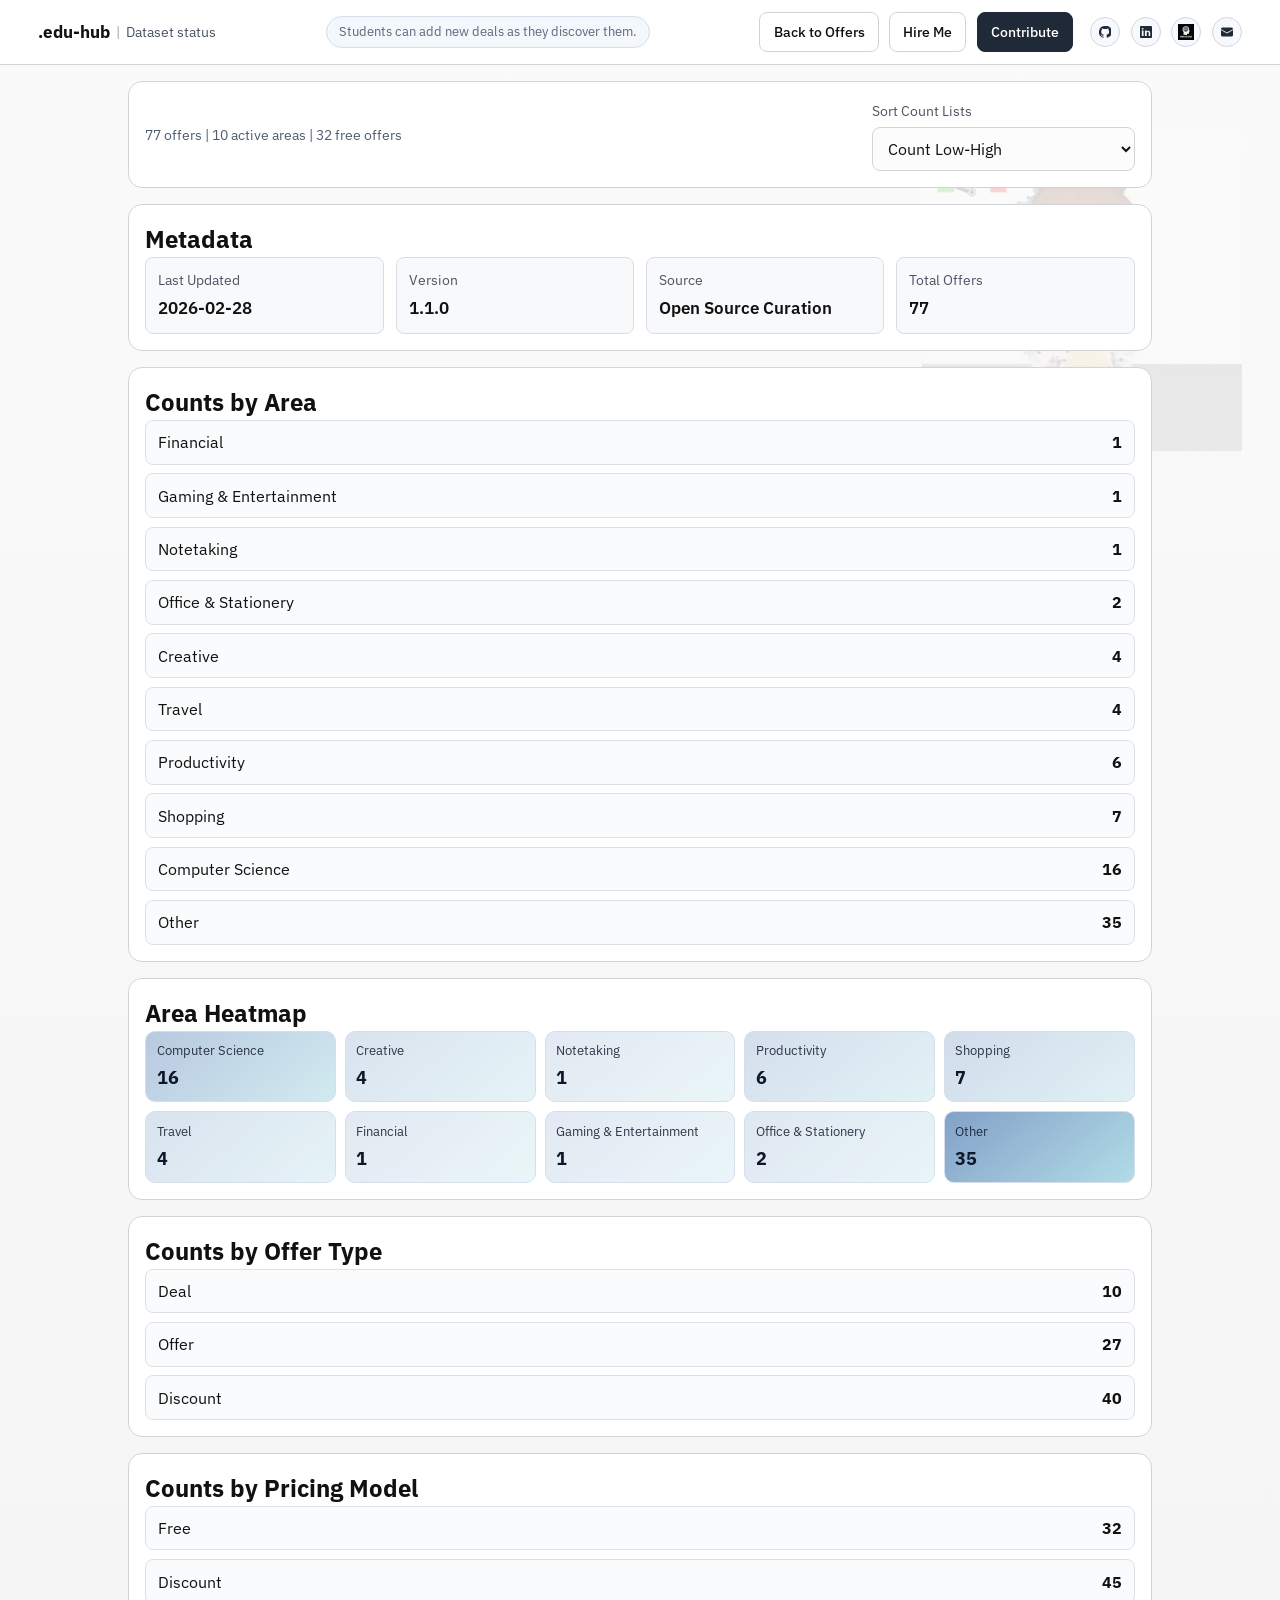
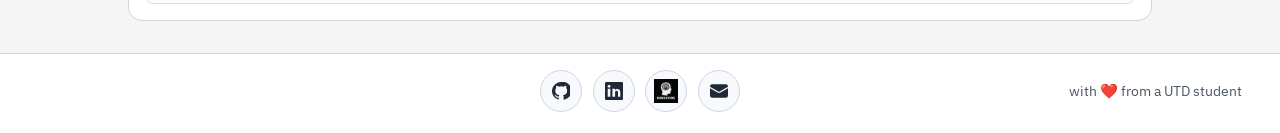
==== commit 6fd96519: "small details + report system" ====
--- a/last-updated.html
+++ b/last-updated.html
@@ -3,10 +3,44 @@
 <head>
   <meta charset="utf-8">
   <meta name="viewport" content="width=device-width, initial-scale=1">
-  <title>edu hub</title>
+  <title>edu hub | Dataset Status</title>
   <meta name="description" content="Dataset freshness and aggregate stats for EDU Offer Hub.">
-  <link rel="icon" type="image/png" href="public/mindcore.png">
+  <meta name="robots" content="index, follow">
+  <meta name="theme-color" content="#111111">
+  <meta property="og:type" content="website">
+  <meta property="og:title" content="edu hub | Dataset Status">
+  <meta property="og:description" content="Dataset freshness and aggregate stats for EDU Offer Hub.">
+  <meta property="og:url" content="https://ch1kim0n1.github.io/edu-web/last-updated.html">
+  <meta property="og:image" content="https://ch1kim0n1.github.io/edu-web/public/LOGO.png">
+  <meta property="og:image:alt" content="edu hub logo">
+  <meta name="twitter:card" content="summary_large_image">
+  <meta name="twitter:title" content="edu hub | Dataset Status">
+  <meta name="twitter:description" content="Dataset freshness and aggregate stats for EDU Offer Hub.">
+  <meta name="twitter:image" content="https://ch1kim0n1.github.io/edu-web/public/LOGO.png">
+  <link rel="canonical" href="https://ch1kim0n1.github.io/edu-web/last-updated.html">
+  <link rel="manifest" href="public/manifest.webmanifest">
+  <link rel="apple-touch-icon" sizes="180x180" href="public/LOGO.png">
+  <link rel="icon" type="image/png" sizes="1024x1024" href="public/LOGO.png">
   <link rel="stylesheet" href="styles/site.css">
+  <script type="application/ld+json">
+    {
+      "@context": "https://schema.org",
+      "@graph": [
+        {
+          "@type": "Organization",
+          "name": "edu hub",
+          "url": "https://ch1kim0n1.github.io/edu-web/",
+          "logo": "https://ch1kim0n1.github.io/edu-web/public/LOGO.png"
+        },
+        {
+          "@type": "WebSite",
+          "name": "edu hub",
+          "url": "https://ch1kim0n1.github.io/edu-web/",
+          "inLanguage": "en-US"
+        }
+      ]
+    }
+  </script>
 </head>
 <body class="status-page">
   <header class="site-header">
--- a/styles/site.css
+++ b/styles/site.css
@@ -834,6 +834,14 @@
   flex-wrap: wrap;
 }
 
+.btn-report {
+  background: #f9fafb;
+}
+
+.btn-report:hover {
+  background: #f3f4f6;
+}
+
 .offer-card.shady-card .offer-card-front {
   border-color: #d2a99e;
   background: linear-gradient(180deg, #fffdfd 0%, #fff7f3 100%);
@@ -972,10 +980,7 @@
 }
 
 .area-glyph-back .area-glyph-spark {
-  width: 10px;
-  height: 10px;
-  top: 10px;
-  right: 10px;
+  display: none;
 }
 
 .area-creative {
@@ -1303,6 +1308,87 @@
   inset: 0;
   background: rgba(17, 17, 17, 0.35);
   z-index: 40;
+}
+
+.resume-modal {
+  position: fixed;
+  inset: 0;
+  z-index: 70;
+  display: grid;
+  place-items: center;
+  padding: 1rem;
+}
+
+.resume-modal[hidden] {
+  display: none;
+}
+
+.resume-modal-backdrop {
+  position: absolute;
+  inset: 0;
+  border: 0;
+  background: rgba(17, 17, 17, 0.55);
+  cursor: pointer;
+}
+
+.resume-modal-panel {
+  position: relative;
+  width: min(1050px, 100%);
+  height: min(84vh, 880px);
+  background:
+    radial-gradient(circle at 92% 8%, rgba(31, 41, 55, 0.08), transparent 34%),
+    linear-gradient(180deg, #ffffff 0%, #f8fafc 100%);
+  border: 1px solid var(--border);
+  border-radius: var(--radius-lg);
+  box-shadow: 0 18px 55px rgba(17, 17, 17, 0.28);
+  display: grid;
+  grid-template-rows: auto 1fr;
+  overflow: hidden;
+}
+
+.resume-modal-header {
+  display: flex;
+  justify-content: space-between;
+  gap: 1rem;
+  align-items: center;
+  padding: 0.9rem 1rem;
+  border-bottom: 1px solid #dbe2ea;
+  background: linear-gradient(180deg, #ffffff 0%, #f4f7fb 100%);
+}
+
+.resume-modal-header h2 {
+  font-size: 1.12rem;
+  letter-spacing: -0.01em;
+}
+
+.resume-modal-kicker {
+  font-size: 0.76rem;
+  color: #5b6779;
+  text-transform: uppercase;
+  letter-spacing: 0.08em;
+}
+
+.resume-modal-actions {
+  display: flex;
+  align-items: center;
+  gap: 0.5rem;
+  flex-wrap: wrap;
+}
+
+.resume-frame-wrap {
+  padding: 0.8rem;
+}
+
+.resume-frame {
+  width: 100%;
+  height: 100%;
+  border: 1px solid #d4dbe5;
+  border-radius: var(--radius-md);
+  background: #ffffff;
+}
+
+body.resume-modal-open {
+  overflow: hidden;
 }
 
 .mobile-action-bar {
@@ -1468,6 +1554,27 @@
     flex: 1 1 0;
   }
 
+  .resume-modal {
+    padding: 0.55rem;
+  }
+
+  .resume-modal-panel {
+    height: min(90vh, 900px);
+  }
+
+  .resume-modal-header {
+    align-items: flex-start;
+    flex-direction: column;
+  }
+
+  .resume-modal-actions {
+    width: 100%;
+  }
+
+  .resume-modal-actions .btn {
+    flex: 1 1 0;
+  }
+
   .site-footer {
     grid-template-columns: 1fr;
     justify-items: center;
